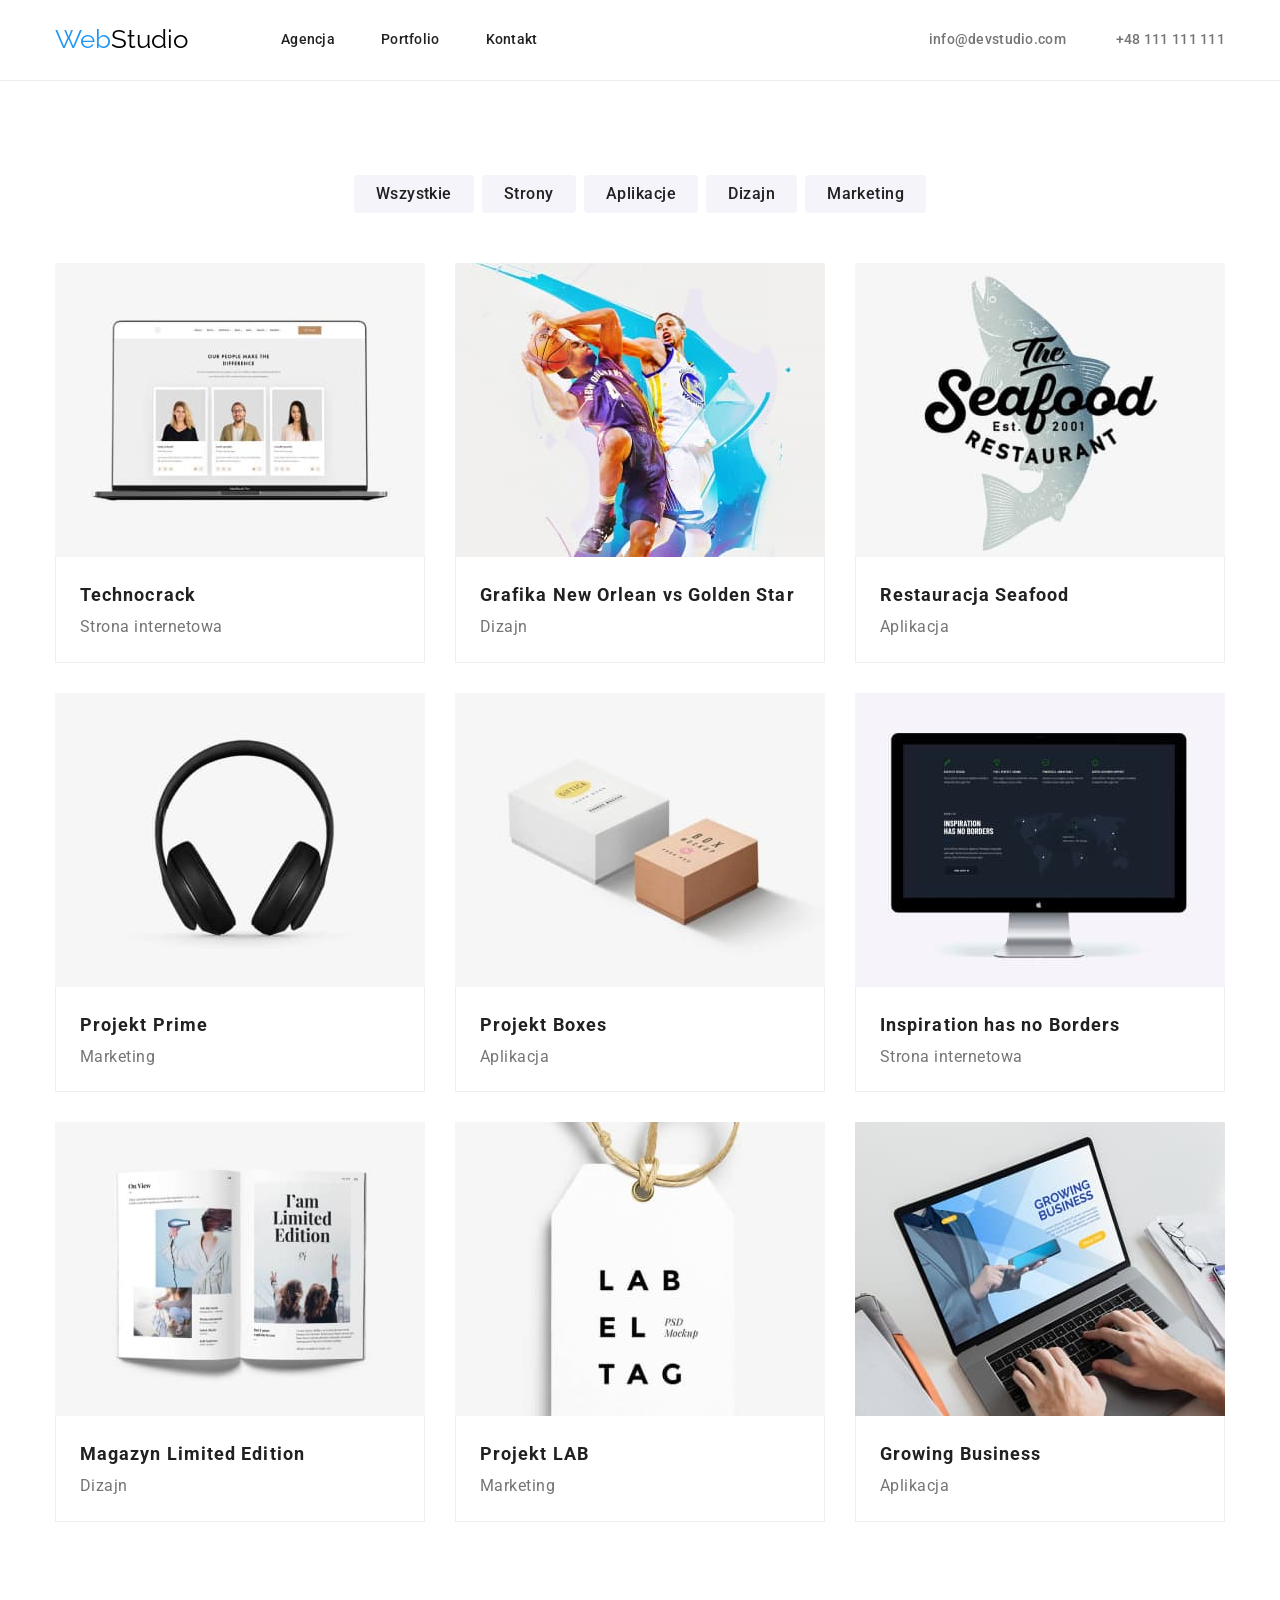
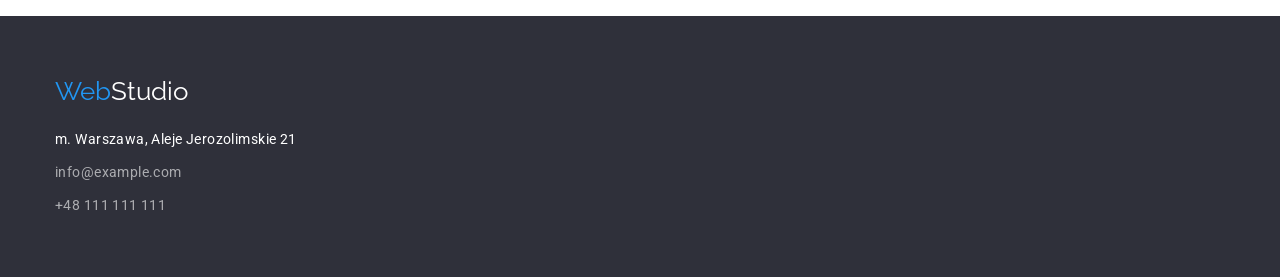
==== portfolio.html @ 90d904f6 "hw3 files copy" ====
<!DOCTYPE html>
<html lang="pl">
  <head>
    <meta charset="utf-8" />
    <link
      rel="stylesheet"
      href="https://cdnjs.cloudflare.com/ajax/libs/modern-normalize/1.1.0/modern-normalize.min.css"
    />
    <link rel="preconnect" href="https://fonts.googleapis.com" />
    <link rel="preconnect" href="https://fonts.gstatic.com" crossorigin />
    <link
      href="https://fonts.googleapis.com/css2?family=Raleway:wght@700&family=Roboto:wght@400;500;700;900&display=swap"
      rel="stylesheet"
    />
    <link rel="stylesheet" href="./css/styles.css" />
    <title>WebStudio - Portfolio</title>
  </head>
  <body>
    <header>
      <div class="container header">
        <a href="./" class="logo"> <span class="logo-blue">Web</span>Studio</a>
        <nav>
          <ul class="nav-links">
            <li><a href="#">Agencja</a></li>
            <li>
              <a href="./portfolio.html">Portfolio</a>
            </li>
            <li><a href="#">Kontakt</a></li>
          </ul>
        </nav>
        <ul class="nav-links contact">
          <li>
            <a href="mailto:info@devstudio.com">info@devstudio.com</a>
          </li>
          <li>
            <a href="tel:+48111111111">+48 111 111 111</a>
          </li>
        </ul>
      </div>
    </header>
    <main>
      <section class="section">
        <div class="container portfolio-buttons">
          <ul class="portfolio-buttons-list">
            <li><button type="button">Wszystkie</button></li>
            <li><button type="button">Strony</button></li>
            <li><button type="button">Aplikacje</button></li>
            <li><button type="button">Dizajn</button></li>
            <li><button type="button">Marketing</button></li>
          </ul>
        </div>
        <div class="container">
          <ul class="portfolio">
            <li>
              <figure>
                <img
                  src="images/portfolio-1.jpg"
                  class="no-gap"
                  alt="Ekran laptopa ze zdjęciami i opisami trzech osób"
                  width="370"
                  height="294"
                />
                <figcaption>
                  <span class="portfolio-item">Technocrack</span>
                  <br />
                  <span class="portfolio-item-spec">Strona internetowa</span>
                </figcaption>
              </figure>
            </li>
            <li>
              <figure>
                <img
                  src="images/portfolio-2.jpg"
                  class="no-gap"
                  alt="Dwóch koszykarzy na szarym tle"
                  width="370"
                  height="294"
                />
                <figcaption>
                  <span class="portfolio-item">Grafika New Orlean vs Golden Star</span>
                  <br />
                  <span class="portfolio-item-spec">Dizajn</span>
                </figcaption>
              </figure>
            </li>
            <li>
              <figure>
                <img
                  src="images/portfolio-3.jpg"
                  class="no-gap"
                  alt="Ryba z napisem The Seafood Restaurant"
                  width="370"
                  height="294"
                />
                <figcaption>
                  <span class="portfolio-item">Restauracja Seafood</span>
                  <br />
                  <span class="portfolio-item-spec">Aplikacja</span>
                </figcaption>
              </figure>
            </li>
            <li>
              <figure>
                <img
                  src="images/portfolio-4.jpg"
                  class="no-gap"
                  alt="Słuchawki na szarym tle"
                  width="370"
                  height="294"
                />
                <figcaption>
                  <span class="portfolio-item">Projekt Prime</span>
                  <br />
                  <span class="portfolio-item-spec">Marketing</span>
                </figcaption>
              </figure>
            </li>
            <li>
              <figure>
                <img
                  src="images/portfolio-5.jpg"
                  class="no-gap"
                  alt="Dwa pudełka z napisami, białe i brązowe"
                  width="370"
                  height="294"
                />
                <figcaption>
                  <span class="portfolio-item">Projekt Boxes</span>
                  <br />
                  <span class="portfolio-item-spec">Aplikacja</span>
                </figcaption>
              </figure>
            </li>
            <li>
              <figure>
                <img
                  src="images/portfolio-6.jpg"
                  class="no-gap"
                  alt="Monitor z otwartą witryną interetową"
                  width="370"
                  height="294"
                />
                <figcaption>
                  <span class="portfolio-item">Inspiration has no Borders</span>
                  <br />
                  <span class="portfolio-item-spec">Strona internetowa</span>
                </figcaption>
              </figure>
            </li>
            <li>
              <figure>
                <img
                  src="images/portfolio-7.jpg"
                  class="no-gap"
                  alt="Otwarta strona gazety z obrazkami i tekstem"
                  width="370"
                  height="294"
                />
                <figcaption>
                  <span class="portfolio-item">Magazyn Limited Edition</span>
                  <br />
                  <span class="portfolio-item-spec">Dizajn</span>
                </figcaption>
              </figure>
            </li>
            <li>
              <figure>
                <img
                  src="images/portfolio-8.jpg"
                  class="no-gap"
                  alt="Bilecik z napisame LAB EL TAG"
                  width="370"
                  height="294"
                />
                <figcaption>
                  <span class="portfolio-item">Projekt LAB</span>
                  <br />
                  <span class="portfolio-item-spec">Marketing</span>
                </figcaption>
              </figure>
            </li>
            <li>
              <figure>
                <img
                  src="images/portfolio-9.jpg"
                  class="no-gap"
                  alt="Dłonie piszące na klawiaturze, na ekranie nazwa aplikacji"
                  width="370"
                  height="294"
                />
                <figcaption>
                  <span class="portfolio-item">Growing Business</span>
                  <br />
                  <span class="portfolio-item-spec">Aplikacja</span>
                </figcaption>
              </figure>
            </li>
          </ul>
        </div>
      </section>
    </main>
    <footer>
      <div class="container">
        <a href="/" class="logo logo-white"> <span class="logo-blue">Web</span>Studio</a>
        <address>
          <p>m. Warszawa, Aleje Jerozolimskie 21</p>
          <p><a href="mailto:info@example.com">info@example.com</a></p>
          <p><a href="tel:+48111111111">+48 111 111 111</a></p>
        </address>
      </div>
    </footer>
  </body>
</html>
---- css/styles.css ----
:root {
  --white-color: #fff;
  --team-color: #f5f4fa;
  --black-color: #000;
  --brand-color: #212121;
  --link-color: #2196f3;
  --contact-color: #757575;
  --footer-contact-color: rgba(255, 255, 255, 0.6);
  --bg-color: #2f303a;
}

* {
  box-sizing: border-box;
}

body {
  font-family: 'Roboto', sans-serif;
  color: var(--brand-color);
}

h1,
h2,
h3,
h4,
h5,
h6,
p,
figure,
ul {
  margin: 0;
  padding: 0;
}

ul {
  list-style: none;
}

header {
  border-bottom: 1px solid #ececec;
}

header .container {
  padding-top: 24px;
  padding-bottom: 25px;
}

.container {
  max-width: 1200px;
  margin: 0 auto;
  padding: 0 15px;
}

.section {
  padding: 94px 0;
}

.header {
  display: flex;
  align-items: center;
  justify-content: space-between;
}

.logo {
  font-family: 'Raleway', sans-serif;
  font-size: 26px;
  text-decoration: none;
  line-height: 1.2;
  color: var(--black-color);
}

.logo-white {
  color: var(--white-color);
}

.nav-links {
  display: flex;
  flex-direction: row;
}

.nav-links li a {
  color: var(--brand-color);
  font-weight: 500;
  font-size: 14px;
  letter-spacing: 0.02em;
  line-height: 1.1;
  text-decoration: none;
}

.nav-links li a:hover,
.logo-blue,
.nav-links li a:focus,
.contact-links li a:hover,
.contact-links li a:focus {
  color: var(--link-color);
}

nav {
  flex-grow: 1;
  margin-left: 93px;
}

.nav-links li:not(:last-child) {
  margin-right: 46px;
}

.contact li:not(:last-child) {
  margin-right: 50px;
}

.contact li a {
  color: var(--contact-color);
}

.order .container {
  padding-top: 106px;
  padding-bottom: 106px;
}

.order h1 {
  text-align: center;
  text-transform: uppercase;
  font-weight: 900;
  font-size: 44px;
  line-height: 1.3;
  letter-spacing: 0.06em;
  color: var(--white-color);
}

.order button {
  margin-top: 30px;
}

.order-button {
  margin: 0 auto;
  display: block;
  border: 0;
  text-align: center;
  letter-spacing: 0.06em;
  font-weight: 700;
  font-size: 16px;
  line-height: 1.8;
  padding: 10px 42px;
  background-color: var(--link-color);
  color: var(--white-color);
}

.examples-cards,
.portfolio,
.info-cards,
.team-cards {
  display: flex;
  flex-wrap: wrap;
  gap: 30px;
}

.examples {
  font-size: 14px;
  letter-spacing: 0.03em;
}

.examples-cards li {
  flex-basis: calc((100% - 90px) / 4);
}

.info-cards li,
.portfolio li {
  flex-basis: calc((100% - 60px) / 3);
}

.examples-cards-item h3 {
  font-weight: 700;
  line-height: 1.1;
  text-transform: uppercase;
  color: var(--brand-color);
}

.examples-cards-item p {
  margin-top: 10px;
  font-weight: 400;
  line-height: 1.7;
  color: var(--contact-color);
}

.examples h2 {
  margin-top: 96px;
}

.examples h2,
.team h2 {
  margin-bottom: 50px;
  font-weight: 700;
  font-size: 36px;
  line-height: 1.2;
  text-align: center;
  letter-spacing: 0.03em;
  color: var(--brand-color);
}

.team {
  background-color: var(--team-color);
}

.team li {
  background-color: var(--white-color);
  flex-basis: calc((100% - 90px) / 4);
}

.team figcaption {
  padding: 30px 0;
  font-size: 16px;
  line-height: 1.8;
  letter-spacing: 0.03em;
  text-align: center;
}

.team-name {
  font-weight: 500;
  color: var(--brand-color);
}

.team-descr {
  color: var(--contact-color);
}

footer,
.order {
  background-color: var(--bg-color);
}

footer .container {
  padding-top: 60px;
  padding-bottom: 60px;
}

footer p {
  font-style: normal;
  font-size: 14px;
  line-height: 24px;
  letter-spacing: 0.03em;
}

footer p:not(:first-child) {
  margin-top: 9px;
}

footer p:first-child {
  color: var(--white-color);
}

footer address {
  margin-top: 20px;
}

footer p a {
  text-decoration: none;
  color: var(--footer-contact-color);
}

footer p a:hover,
footer p a:focus {
  background-color: var(--link-color);
}

.no-gap {
  display: block;
}

.portfolio-buttons {
  margin-bottom: 50px;
}

.portfolio-buttons-list {
  display: flex;
  flex-direction: row;
  justify-content: center;
  align-items: center;
}

.portfolio-buttons-list > li:not(:last-child) {
  margin-right: 8px;
}

.portfolio-buttons-list button {
  border: 0;
  border-radius: 4px;
  background-color: var(--team-color);
  color: var(--brand-color);
  font-weight: 500;
  font-size: 16px;
  line-height: 1.6;
  text-align: center;
  letter-spacing: 0.03em;
  padding: 6px 22px;
}

.portfolio-buttons-list button:active,
.portfolio-buttons-list button:hover {
  background-color: var(--link-color);
  color: var(--white-color);
}

.portfolio figcaption {
  border-bottom: 1px solid #eee;
  border-right: 1px solid #eee;
  border-left: 1px solid #eee;
  padding: 20px 24px;
}

.portfolio-item {
  font-weight: 700;
  font-size: 18px;
  line-height: 2;
  letter-spacing: 0.06em;
  color: var(--brand-color);
}

.portfolio-item-spec {
  font-weight: 400;
  font-size: 16px;
  line-height: 1.8;
  letter-spacing: 0.03em;
  color: var(--contact-color);
}
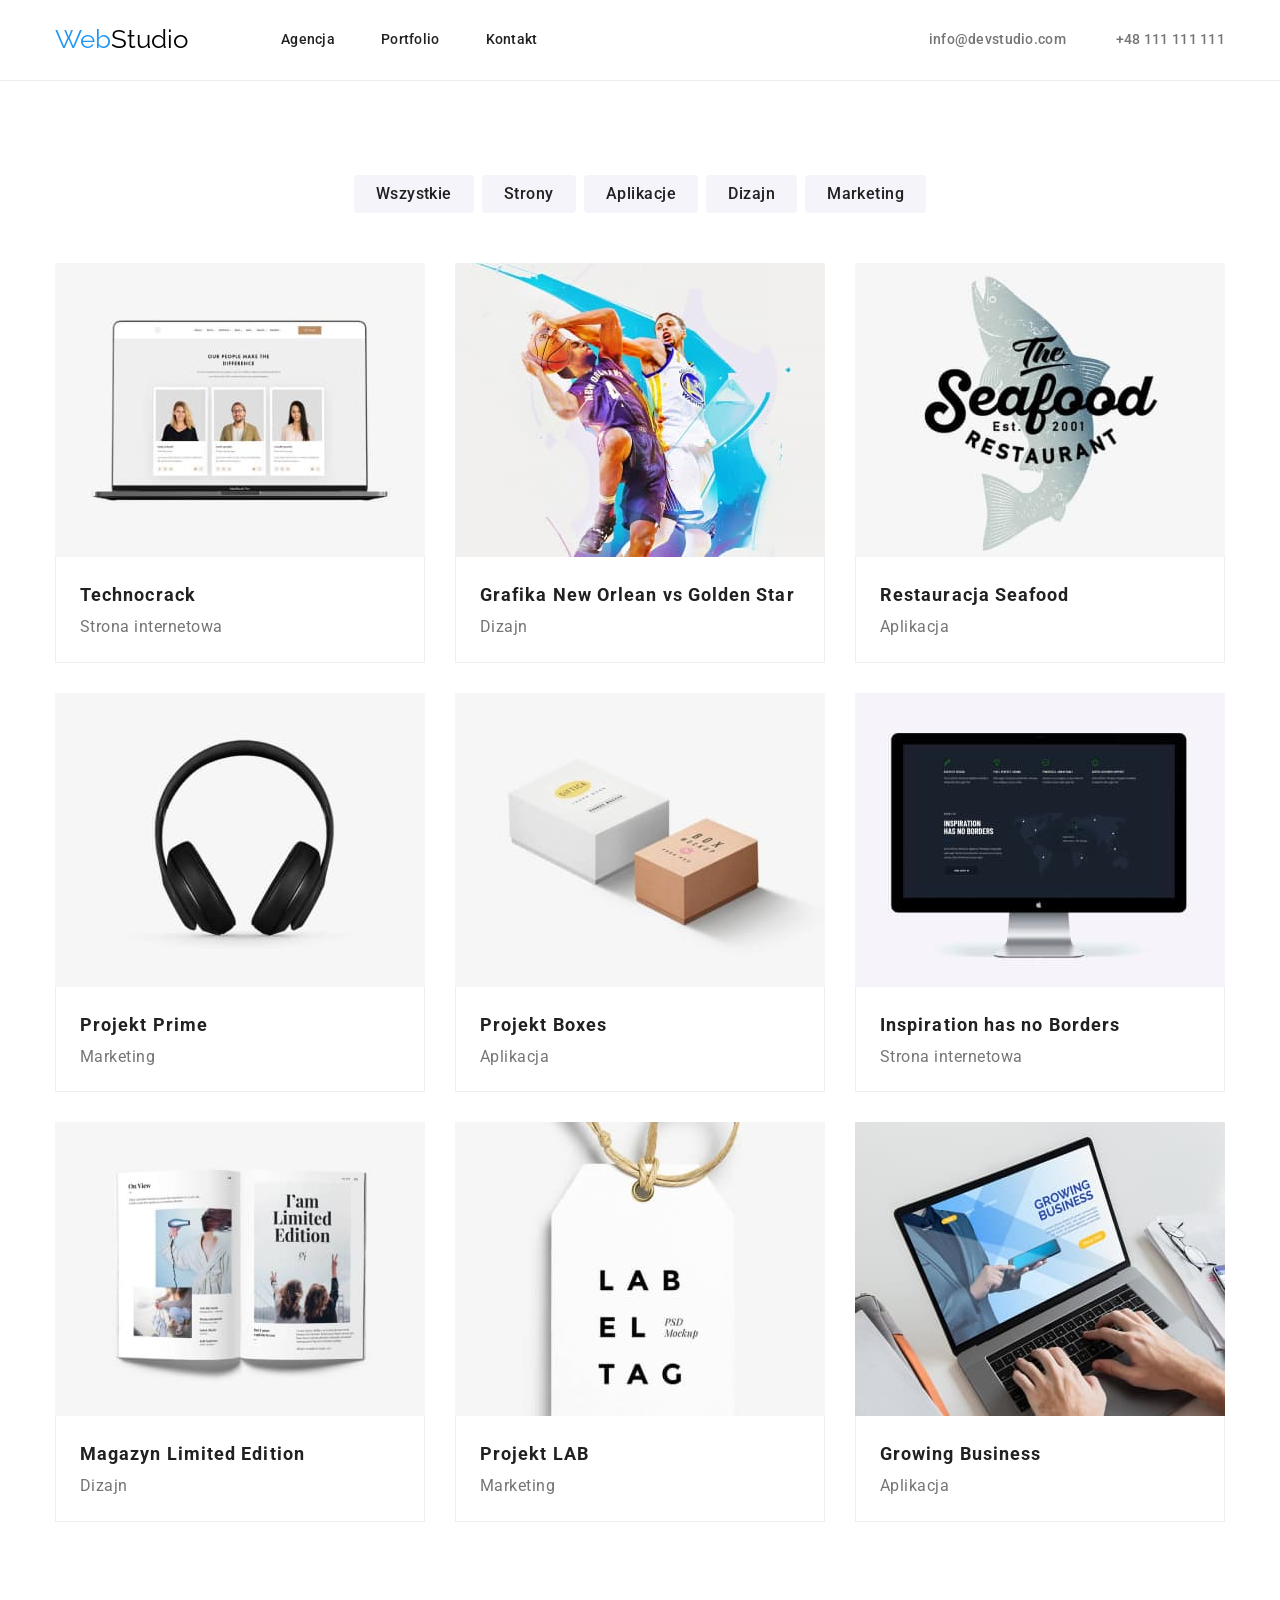
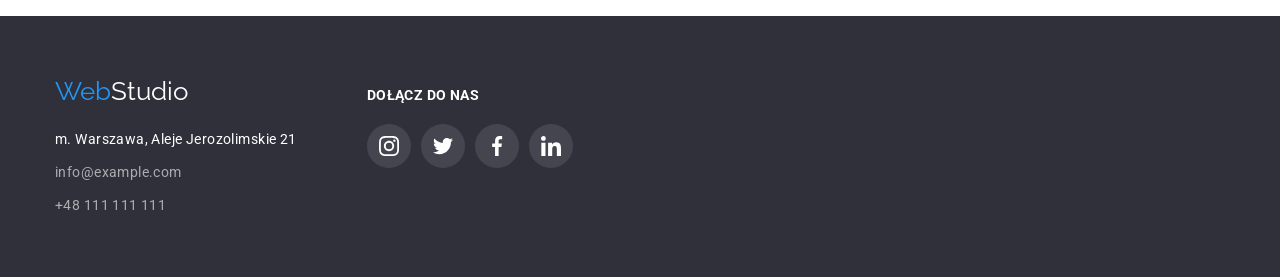
==== commit 0f6d5a4d: "social-links in footer" ====
--- a/portfolio.html
+++ b/portfolio.html
@@ -51,7 +51,7 @@
         </div>
         <div class="container">
           <ul class="portfolio">
-            <li>
+            <li class="portfolio-item">
               <figure>
                 <img
                   src="images/portfolio-1.jpg"
@@ -61,13 +61,13 @@
                   height="294"
                 />
                 <figcaption>
-                  <span class="portfolio-item">Technocrack</span>
+                  <span class="portfolio-item-name">Technocrack</span>
                   <br />
                   <span class="portfolio-item-spec">Strona internetowa</span>
                 </figcaption>
               </figure>
             </li>
-            <li>
+            <li class="portfolio-item">
               <figure>
                 <img
                   src="images/portfolio-2.jpg"
@@ -77,13 +77,13 @@
                   height="294"
                 />
                 <figcaption>
-                  <span class="portfolio-item">Grafika New Orlean vs Golden Star</span>
+                  <span class="portfolio-item-name">Grafika New Orlean vs Golden Star</span>
                   <br />
                   <span class="portfolio-item-spec">Dizajn</span>
                 </figcaption>
               </figure>
             </li>
-            <li>
+            <li class="portfolio-item">
               <figure>
                 <img
                   src="images/portfolio-3.jpg"
@@ -93,13 +93,13 @@
                   height="294"
                 />
                 <figcaption>
-                  <span class="portfolio-item">Restauracja Seafood</span>
+                  <span class="portfolio-item-name">Restauracja Seafood</span>
                   <br />
                   <span class="portfolio-item-spec">Aplikacja</span>
                 </figcaption>
               </figure>
             </li>
-            <li>
+            <li class="portfolio-item">
               <figure>
                 <img
                   src="images/portfolio-4.jpg"
@@ -109,13 +109,13 @@
                   height="294"
                 />
                 <figcaption>
-                  <span class="portfolio-item">Projekt Prime</span>
+                  <span class="portfolio-item-name">Projekt Prime</span>
                   <br />
                   <span class="portfolio-item-spec">Marketing</span>
                 </figcaption>
               </figure>
             </li>
-            <li>
+            <li class="portfolio-item">
               <figure>
                 <img
                   src="images/portfolio-5.jpg"
@@ -125,13 +125,13 @@
                   height="294"
                 />
                 <figcaption>
-                  <span class="portfolio-item">Projekt Boxes</span>
+                  <span class="portfolio-item-name">Projekt Boxes</span>
                   <br />
                   <span class="portfolio-item-spec">Aplikacja</span>
                 </figcaption>
               </figure>
             </li>
-            <li>
+            <li class="portfolio-item">
               <figure>
                 <img
                   src="images/portfolio-6.jpg"
@@ -141,13 +141,13 @@
                   height="294"
                 />
                 <figcaption>
-                  <span class="portfolio-item">Inspiration has no Borders</span>
+                  <span class="portfolio-item-name">Inspiration has no Borders</span>
                   <br />
                   <span class="portfolio-item-spec">Strona internetowa</span>
                 </figcaption>
               </figure>
             </li>
-            <li>
+            <li class="portfolio-item">
               <figure>
                 <img
                   src="images/portfolio-7.jpg"
@@ -157,13 +157,13 @@
                   height="294"
                 />
                 <figcaption>
-                  <span class="portfolio-item">Magazyn Limited Edition</span>
+                  <span class="portfolio-item-name">Magazyn Limited Edition</span>
                   <br />
                   <span class="portfolio-item-spec">Dizajn</span>
                 </figcaption>
               </figure>
             </li>
-            <li>
+            <li class="portfolio-item">
               <figure>
                 <img
                   src="images/portfolio-8.jpg"
@@ -173,13 +173,13 @@
                   height="294"
                 />
                 <figcaption>
-                  <span class="portfolio-item">Projekt LAB</span>
+                  <span class="portfolio-item-name">Projekt LAB</span>
                   <br />
                   <span class="portfolio-item-spec">Marketing</span>
                 </figcaption>
               </figure>
             </li>
-            <li>
+            <li class="portfolio-item">
               <figure>
                 <img
                   src="images/portfolio-9.jpg"
@@ -189,7 +189,7 @@
                   height="294"
                 />
                 <figcaption>
-                  <span class="portfolio-item">Growing Business</span>
+                  <span class="portfolio-item-name">Growing Business</span>
                   <br />
                   <span class="portfolio-item-spec">Aplikacja</span>
                 </figcaption>
@@ -200,13 +200,48 @@
       </section>
     </main>
     <footer>
-      <div class="container">
-        <a href="/" class="logo logo-white"> <span class="logo-blue">Web</span>Studio</a>
-        <address>
-          <p>m. Warszawa, Aleje Jerozolimskie 21</p>
-          <p><a href="mailto:info@example.com">info@example.com</a></p>
-          <p><a href="tel:+48111111111">+48 111 111 111</a></p>
-        </address>
+      <div class="container footer">
+        <div class="footer-address">
+          <a href="/" class="logo logo-white"><span class="logo-blue">Web</span>Studio</a>
+          <address>
+            <p>m. Warszawa, Aleje Jerozolimskie 21</p>
+            <p><a href="mailto:info@example.com">info@example.com</a></p>
+            <p><a href="tel:+48111111111">+48 111 111 111</a></p>
+          </address>
+        </div>
+        <div class="footer-social">
+          <h4>Dołącz do nas</h4>
+          <ul class="footer-social-icons">
+            <a href="">
+              <li>
+                <svg class="footer-social-icon" width="20" height="20">
+                  <use href="./images/icons.svg#icon-instagram"></use>
+                </svg>
+              </li>
+            </a>
+            <a href="">
+              <li>
+                <svg class="footer-social-icon" width="20" height="20">
+                  <use href="./images/icons.svg#icon-twitter"></use>
+                </svg>
+              </li>
+            </a>
+            <a href="">
+              <li>
+                <svg class="footer-social-icon" width="20" height="20">
+                  <use href="./images/icons.svg#icon-facebook"></use>
+                </svg>
+              </li>
+            </a>
+            <a href="">
+              <li>
+                <svg class="footer-social-icon" width="20" height="20">
+                  <use href="./images/icons.svg#icon-linkedin"></use>
+                </svg>
+              </li>
+            </a>
+          </ul>
+        </div>
       </div>
     </footer>
   </body>
--- a/css/styles.css
+++ b/css/styles.css
@@ -5,6 +5,8 @@
   --brand-color: #212121;
   --link-color: #2196f3;
   --contact-color: #757575;
+  --icons-color: #afb1b8;
+  --border-color: #eee;
   --footer-contact-color: rgba(255, 255, 255, 0.6);
   --bg-color: #2f303a;
 }
@@ -147,7 +149,8 @@
 .examples-cards,
 .portfolio,
 .info-cards,
-.team-cards {
+.team-cards,
+.client-cards {
   display: flex;
   flex-wrap: wrap;
   gap: 30px;
@@ -160,6 +163,10 @@
 
 .examples-cards li {
   flex-basis: calc((100% - 90px) / 4);
+}
+
+.client-cards li {
+  flex-basis: calc((100% - 150px) / 6);
 }
 
 .info-cards li,
@@ -181,12 +188,37 @@
   color: var(--contact-color);
 }
 
+.examples-icons-bg {
+  background-color: var(--team-color);
+  padding: 25px 100px;
+  margin-bottom: 30px;
+}
+
+.examples-icons,
+.client-logo {
+  display: block;
+  margin: 0 auto;
+}
+
+.client-logo {
+  border: 1px solid var(--icons-color);
+  border-radius: 4px;
+  fill: var(--icons-color);
+}
+
+.client-logo:hover,
+.client-logo:focus {
+  fill: var(--link-color);
+  border-color: var(--link-color);
+}
+
 .examples h2 {
   margin-top: 96px;
 }
 
 .examples h2,
-.team h2 {
+.team h2,
+.client h2 {
   margin-bottom: 50px;
   font-weight: 700;
   font-size: 36px;
@@ -200,26 +232,53 @@
   background-color: var(--team-color);
 }
 
-.team li {
+.team-cards > li {
   background-color: var(--white-color);
   flex-basis: calc((100% - 90px) / 4);
-}
-
-.team figcaption {
-  padding: 30px 0;
+  box-shadow: 0px 1px 3px rgba(0, 0, 0, 0.12), 0px 1px 1px rgba(0, 0, 0, 0.14), 0px 2px 1px rgba(0, 0, 0, 0.2);
+  border-radius: 0px 0px 4px 4px;
+}
+
+.team-cards figcaption {
+  margin-top: 30px;
+  margin-bottom: 16px;
   font-size: 16px;
   line-height: 1.8;
   letter-spacing: 0.03em;
   text-align: center;
 }
 
-.team-name {
+.team-cards .team-name {
   font-weight: 500;
   color: var(--brand-color);
 }
 
-.team-descr {
+.team-cards .team-descr {
   color: var(--contact-color);
+}
+
+.team-social {
+  display: flex;
+  align-items: center;
+  justify-content: center;
+  margin-bottom: 18px;
+}
+
+.team-social > a:not(:last-child),
+.footer-social-icons > a:not(:last-child) {
+  margin-right: 10px;
+}
+
+.team-social > a li {
+  padding: 12px;
+  fill: var(--icons-color);
+}
+
+.team-social > a li:hover,
+.team-social > a li:focus {
+  background-color: var(--link-color);
+  border-radius: 50%;
+  fill: var(--white-color);
 }
 
 footer,
@@ -232,36 +291,74 @@
   padding-bottom: 60px;
 }
 
-footer p {
+.footer,
+.footer-social-icons {
+  display: flex;
+  justify-content: flex-start;
+}
+
+.footer-address {
+  margin-right: 70px;
+}
+
+.footer-address p {
   font-style: normal;
   font-size: 14px;
   line-height: 24px;
   letter-spacing: 0.03em;
 }
 
-footer p:not(:first-child) {
+.footer-address p:not(:first-child) {
   margin-top: 9px;
 }
 
-footer p:first-child {
-  color: var(--white-color);
-}
-
-footer address {
+.footer-address p:first-child {
+  color: var(--white-color);
+}
+
+.footer-address address {
   margin-top: 20px;
 }
 
-footer p a {
+.footer-address p a {
   text-decoration: none;
   color: var(--footer-contact-color);
 }
 
-footer p a:hover,
-footer p a:focus {
+.footer-address p a:hover,
+.footer-address p a:focus {
   background-color: var(--link-color);
 }
 
-.no-gap {
+.footer-social {
+  margin-top: 12px;
+}
+
+.footer-social h4 {
+  margin-bottom: 20px;
+  color: var(--white-color);
+  font-weight: 700;
+  font-size: 14px;
+  line-height: 1.1;
+  letter-spacing: 0.03em;
+  text-transform: uppercase;
+}
+
+.footer-social-icons > a li {
+  padding: 12px;
+  fill: var(--white-color);
+  border-radius: 50%;
+  background-color: rgba(255, 255, 255, 0.1);
+}
+
+.footer-social-icons > a li:hover,
+.footer-social-icons > a li:focus {
+  background-color: var(--link-color);
+}
+
+.no-gap,
+.team-social-icon,
+.footer-social-icon {
   display: block;
 }
 
@@ -293,20 +390,25 @@
   padding: 6px 22px;
 }
 
-.portfolio-buttons-list button:active,
+.portfolio-buttons-list button:focus,
 .portfolio-buttons-list button:hover {
+  box-shadow: 0px 3px 1px rgba(0, 0, 0, 0.1), 0px 1px 2px rgba(0, 0, 0, 0.08), 0px 2px 2px rgba(0, 0, 0, 0.12);
   background-color: var(--link-color);
   color: var(--white-color);
 }
 
+.portfolio-item:hover {
+  box-shadow: 0px 1px 1px rgba(0, 0, 0, 0.12), 0px 4px 4px rgba(0, 0, 0, 0.06), 1px 4px 6px rgba(0, 0, 0, 0.16);
+}
+
 .portfolio figcaption {
-  border-bottom: 1px solid #eee;
-  border-right: 1px solid #eee;
-  border-left: 1px solid #eee;
+  border-bottom: 1px solid var(--border-color);
+  border-right: 1px solid var(--border-color);
+  border-left: 1px solid var(--border-color);
   padding: 20px 24px;
 }
 
-.portfolio-item {
+.portfolio-item-name {
   font-weight: 700;
   font-size: 18px;
   line-height: 2;
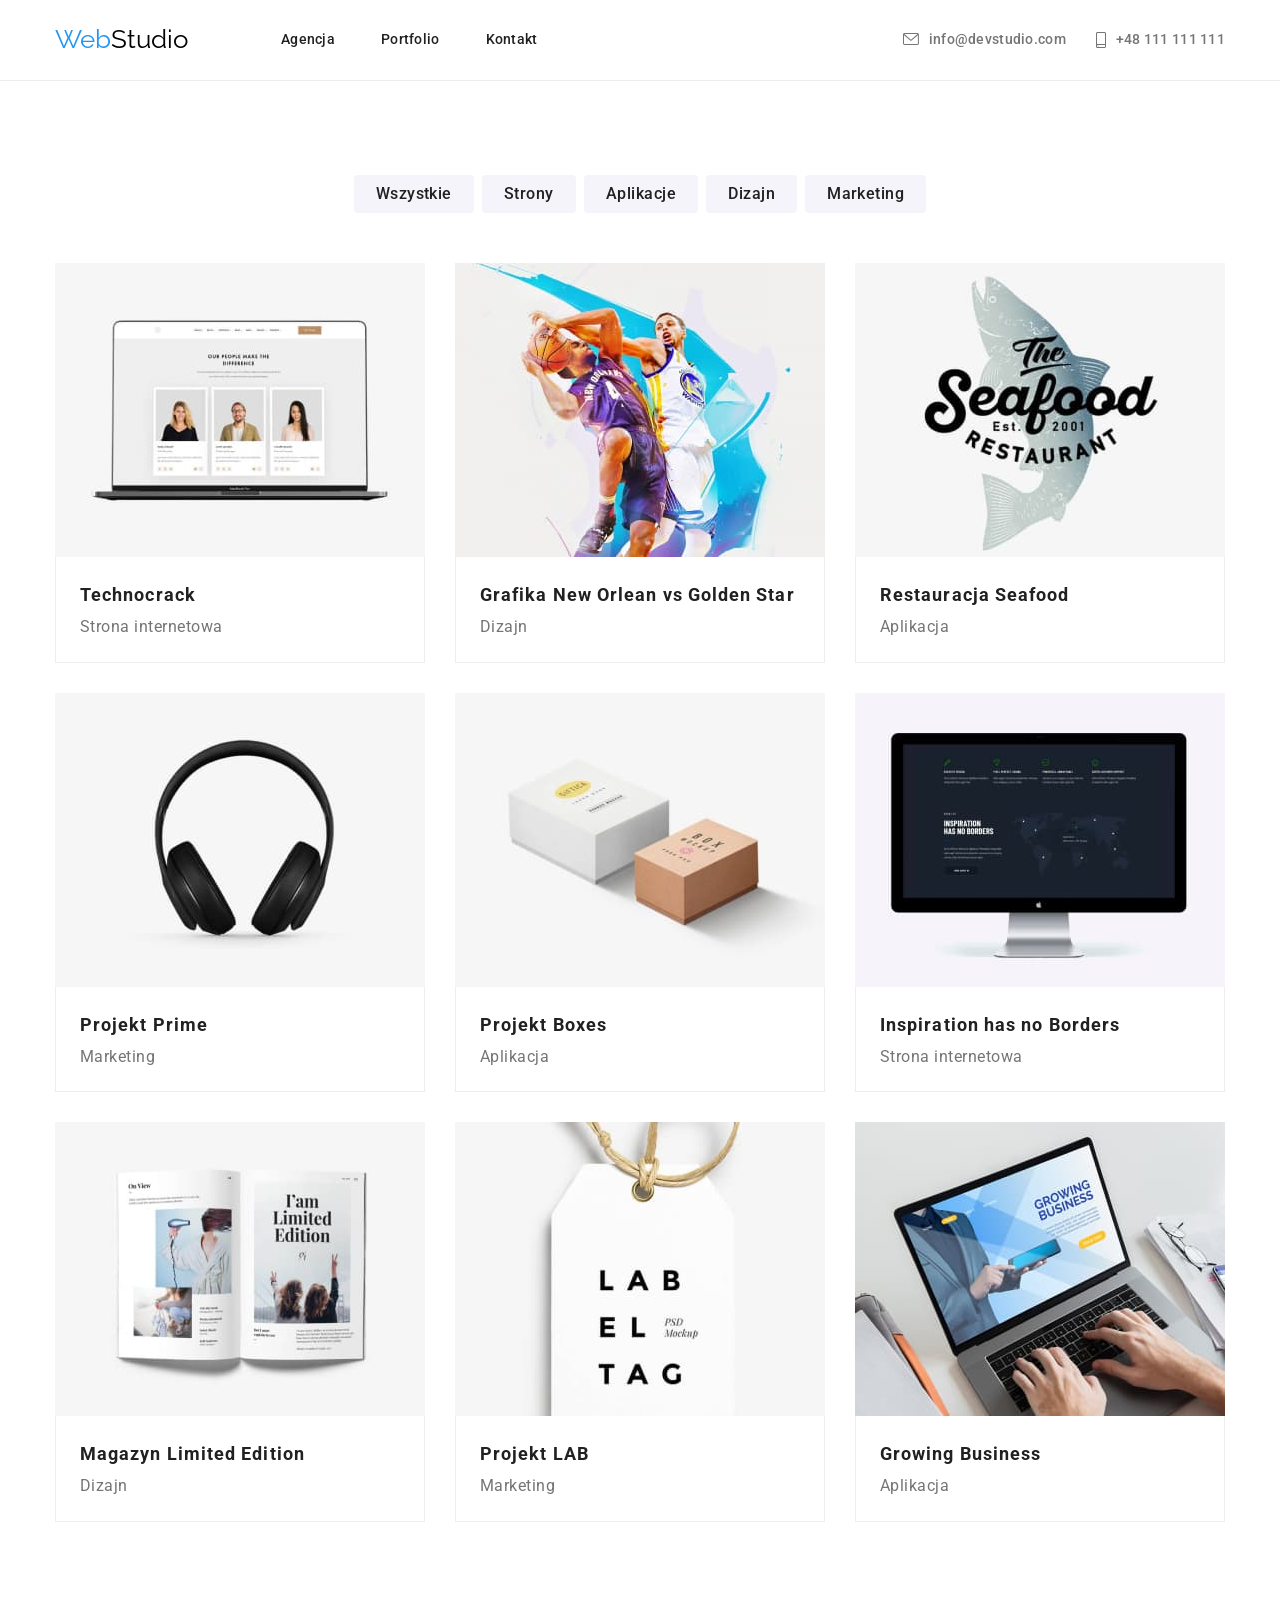
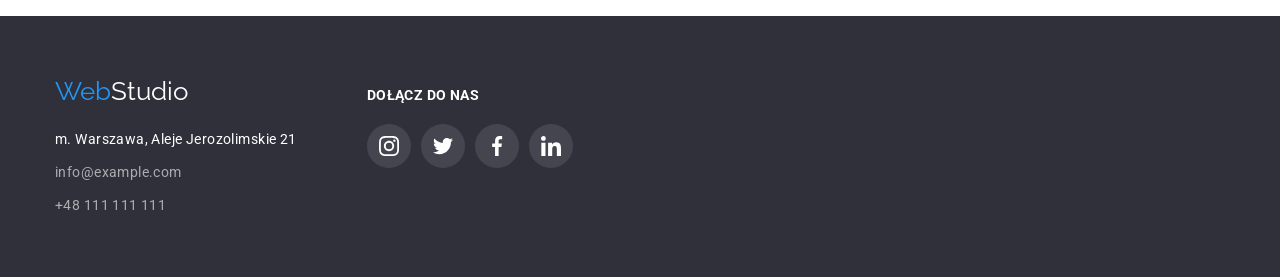
==== commit 93d2863c: "add portfolio contact icons" ====
--- a/portfolio.html
+++ b/portfolio.html
@@ -29,11 +29,21 @@
           </ul>
         </nav>
         <ul class="nav-links contact">
-          <li>
-            <a href="mailto:info@devstudio.com">info@devstudio.com</a>
+          <li class="contact-icons">
+            <a href="mailto:info@devstudio.com">
+              <svg width="16" height="12">
+                <use href="./images/icons.svg#icon-envelope"></use>
+              </svg>
+              info@devstudio.com
+            </a>
           </li>
-          <li>
-            <a href="tel:+48111111111">+48 111 111 111</a>
+          <li class="contact-icons">
+            <a href="tel:+48111111111">
+              <svg width="10" height="16">
+                <use href="./images/icons.svg#icon-smartphone"></use>
+              </svg>
+              +48 111 111 111
+            </a>
           </li>
         </ul>
       </div>
@@ -212,34 +222,34 @@
         <div class="footer-social">
           <h4>Dołącz do nas</h4>
           <ul class="footer-social-icons">
-            <a href="">
-              <li>
+            <li>
+              <a href="">
                 <svg class="footer-social-icon" width="20" height="20">
                   <use href="./images/icons.svg#icon-instagram"></use>
                 </svg>
-              </li>
-            </a>
-            <a href="">
-              <li>
+              </a>
+            </li>
+            <li>
+              <a href="">
                 <svg class="footer-social-icon" width="20" height="20">
                   <use href="./images/icons.svg#icon-twitter"></use>
                 </svg>
-              </li>
-            </a>
-            <a href="">
-              <li>
+              </a>
+            </li>
+            <li>
+              <a href="">
                 <svg class="footer-social-icon" width="20" height="20">
                   <use href="./images/icons.svg#icon-facebook"></use>
                 </svg>
-              </li>
-            </a>
-            <a href="">
-              <li>
+              </a>
+            </li>
+            <li>
+              <a href="">
                 <svg class="footer-social-icon" width="20" height="20">
                   <use href="./images/icons.svg#icon-linkedin"></use>
                 </svg>
-              </li>
-            </a>
+              </a>
+            </li>
           </ul>
         </div>
       </div>
--- a/css/styles.css
+++ b/css/styles.css
@@ -106,11 +106,31 @@
 }
 
 .contact li:not(:last-child) {
-  margin-right: 50px;
-}
-
-.contact li a {
+  margin-right: 30px;
+}
+
+.contact .contact-icons a {
+  fill: var(--contact-color);
   color: var(--contact-color);
+}
+
+.contact .contact-icons a:hover,
+.contact .contact-icons a:focus {
+  fill: var(--link-color);
+}
+
+.contact .contact-icons svg {
+  margin-right: 10px;
+}
+
+.order {
+  max-width: 1600px;
+  background-image: linear-gradient(to right, rgba(47, 48, 58, 0.4), rgba(47, 48, 58, 0.4)),
+    url('../images/order-bg.jpg');
+  background-repeat: no-repeat;
+  background-position: center;
+  background-size: cover;
+  margin: auto;
 }
 
 .order .container {
@@ -264,25 +284,25 @@
   margin-bottom: 18px;
 }
 
-.team-social > a:not(:last-child),
-.footer-social-icons > a:not(:last-child) {
+.team-social > li:not(:last-child),
+.footer-social-icons > li:not(:last-child) {
   margin-right: 10px;
 }
 
-.team-social > a li {
+.team-social > li a {
+  fill: var(--icons-color);
   padding: 12px;
-  fill: var(--icons-color);
-}
-
-.team-social > a li:hover,
-.team-social > a li:focus {
+  display: block;
+}
+
+.team-social > li a:hover,
+.team-social > li a:focus {
   background-color: var(--link-color);
   border-radius: 50%;
   fill: var(--white-color);
 }
 
-footer,
-.order {
+footer {
   background-color: var(--bg-color);
 }
 
@@ -344,15 +364,16 @@
   text-transform: uppercase;
 }
 
-.footer-social-icons > a li {
+.footer-social-icons > li a {
+  fill: var(--white-color);
+  display: block;
   padding: 12px;
-  fill: var(--white-color);
   border-radius: 50%;
   background-color: rgba(255, 255, 255, 0.1);
 }
 
-.footer-social-icons > a li:hover,
-.footer-social-icons > a li:focus {
+.footer-social-icons > li a:hover,
+.footer-social-icons > li a:focus {
   background-color: var(--link-color);
 }
 
@@ -366,9 +387,9 @@
   margin-bottom: 50px;
 }
 
-.portfolio-buttons-list {
-  display: flex;
-  flex-direction: row;
+.portfolio-buttons-list,
+.contact .contact-icons a {
+  display: flex;
   justify-content: center;
   align-items: center;
 }
